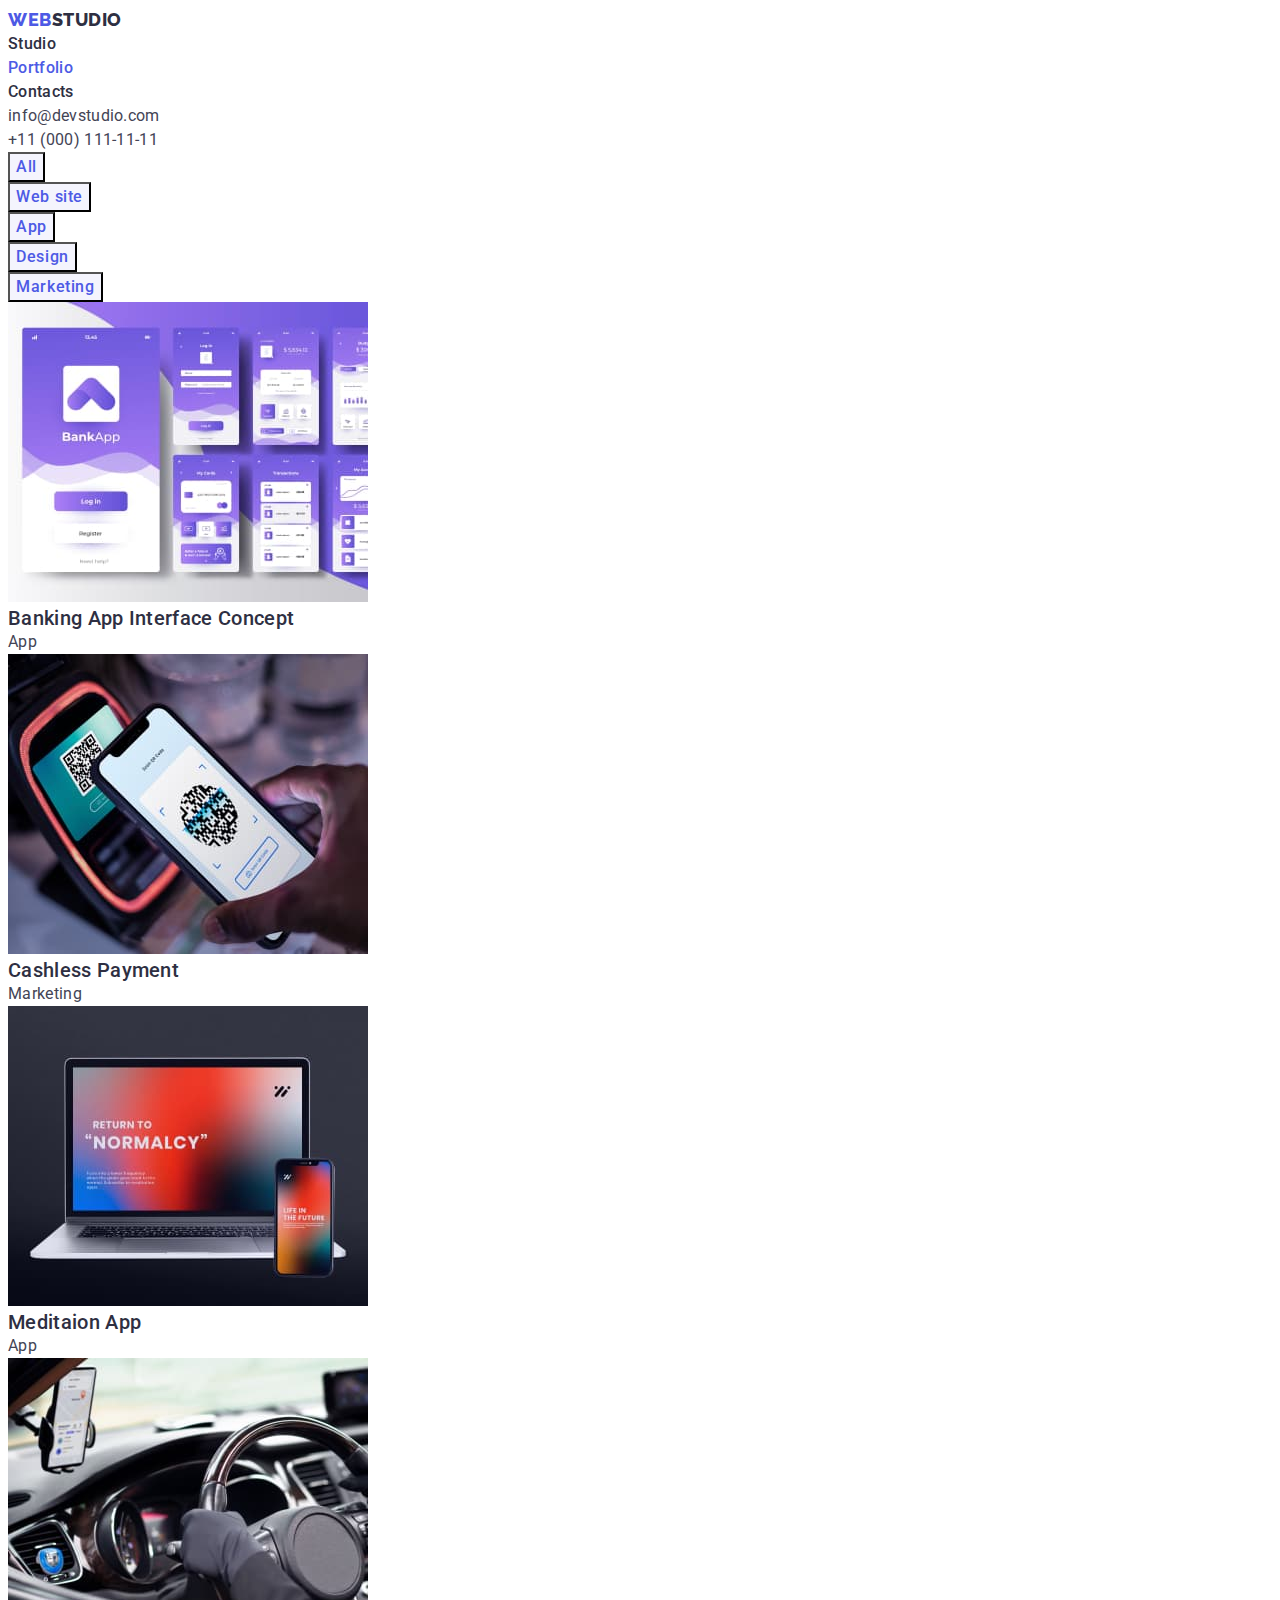
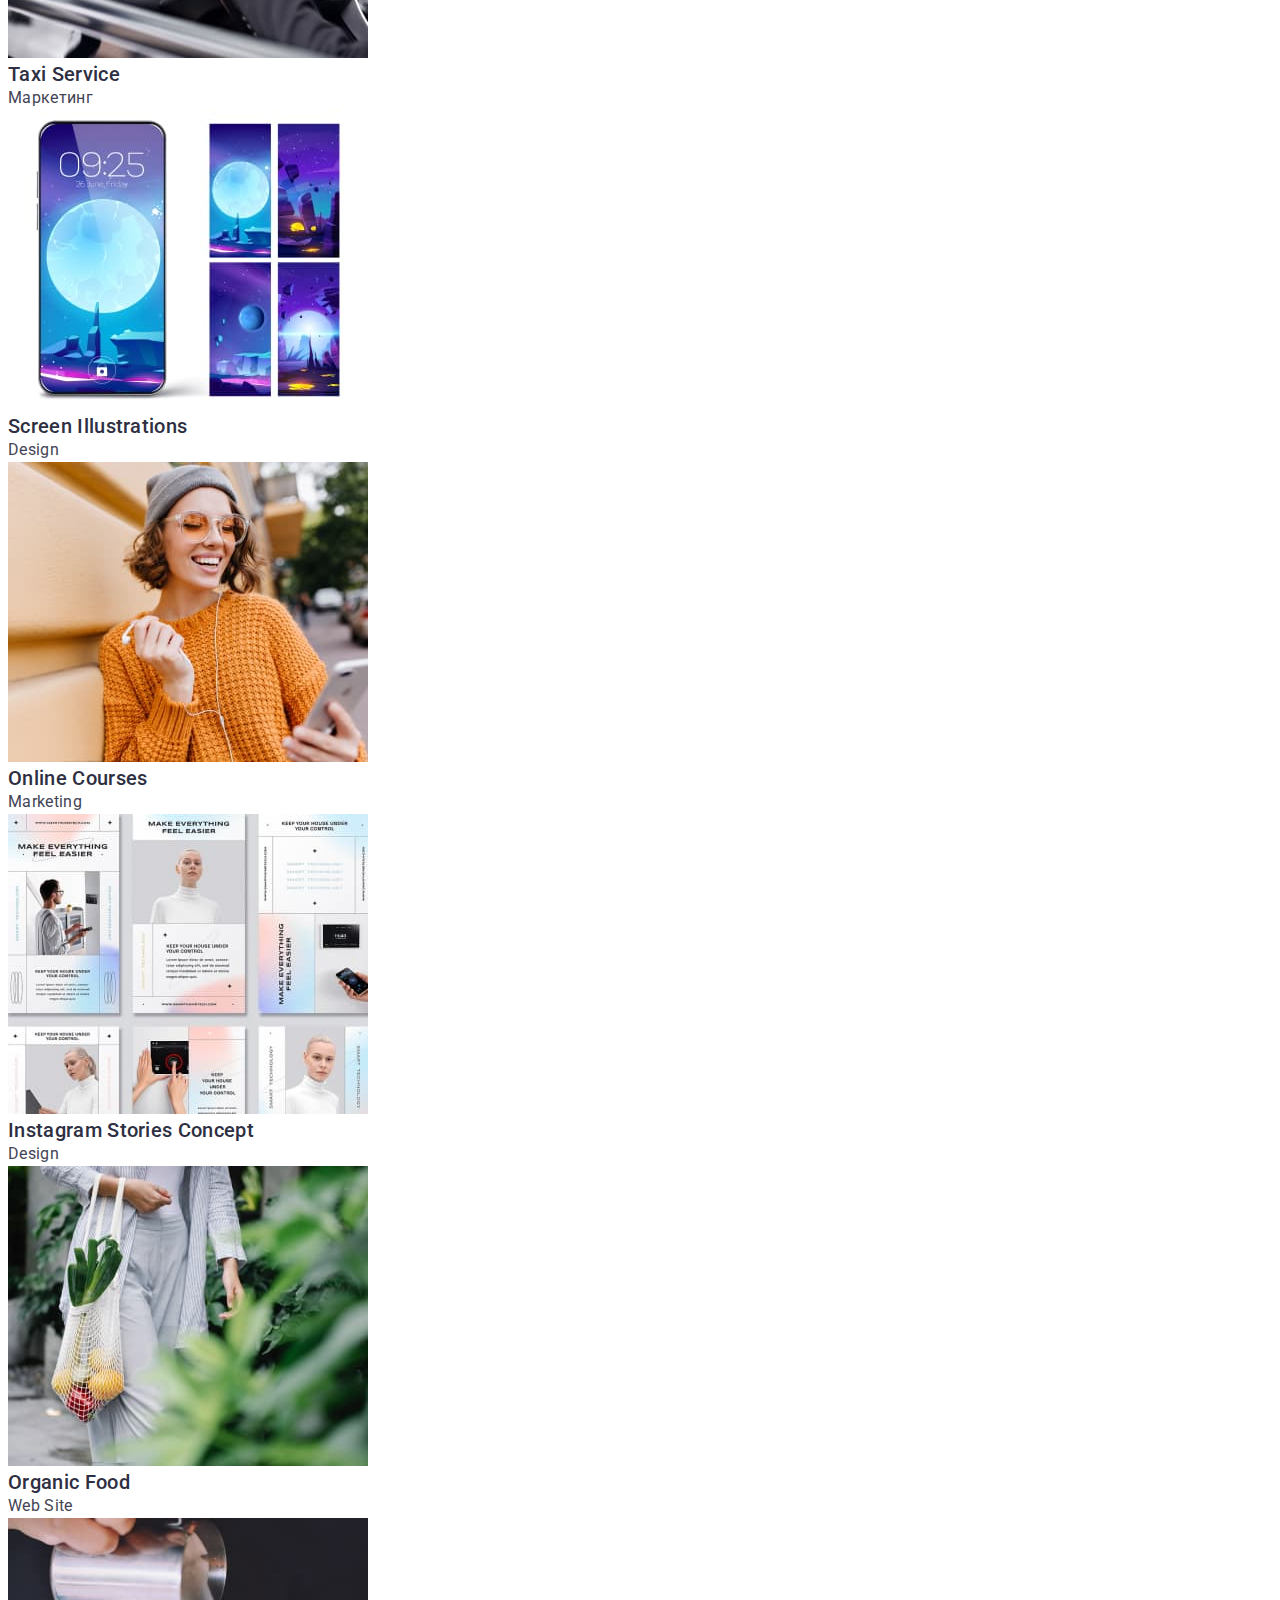
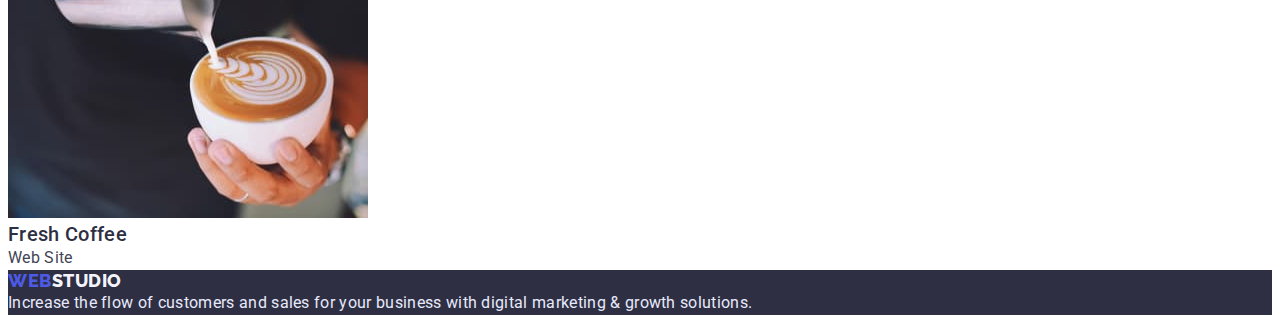
==== portfolio.html @ 7828a236 "клонував нов реп" ====
<!DOCTYPE html>
<html lang="en">
    <head>
        <meta charset="UTF-8">
        <meta http-equiv="X-UA-Compatible" content="IE=edge">
        <meta name="viewport" content="width=device-width, initial-scale=1.0">
        <title>Portfolio</title>
        <link rel="preconnect" href="https://fonts.googleapis.com">
        <link rel="preconnect" href="https://fonts.gstatic.com" crossorigin>
        <link
            href="https://fonts.googleapis.com/css2?family=Raleway:wght@800&family=Roboto:wght@400;500;700;900&display=swap"
            rel="stylesheet">
        <link rel="stylesheet" href="./css/styles.css">
    </head>
    
    <body>
        <header>
            <nav>
                <a class="link text-logo-accent logo-header" href="./index.html" lang="en">Web<span class="logo-header-color">Studio</span></a>
                <ul class="site-nav list">
                    <li><a class="link" href="./index.html">Studio</a></li>
                    <li><a class="link accent" href="./portfolio.html">Portfolio</a></li>
                    <li><a class="link" href="">Contacts</a></li>
                </ul>                
            </nav>
            <ul class="auth-nav list">
                <li><a class="link header-link-contacts" href="mailto:info@devstudio.com">info@devstudio.com</a></li>
                <li><a class="link header-link-contacts" href="tel:+380961111111">+11 (000) 111-11-11</a></li>
            </ul>
        </header>
        <main>
            <!-- new page portfolio, maine -->
            <section>
                <h1 class="visually-hidden">Project</h1>
                <ul class="list">
                    <li><button type="button" class="button-filter">All</button></li>
                    <li><button type="button" class="button-filter">Web site</button></li>
                    <li><button type="button" class="button-filter">App</button></li>
                    <li><button type="button" class="button-filter">Design</button></li>
                    <li><button type="button" class="button-filter">Marketing</button></li>
                </ul>

                <ul class="list text-project">
                    <li><img src="./images/portfolio/banking-app.jpg" alt="banking app" width="360" height="300">
                        <h2 class="project">Banking app interface concept</h2>
                        <p class="text-portfolio">App</p>
                    </li>
                    <li><img src="./images/portfolio/cashless-payment.jpg" alt="cashless payment" width="360" height="300">
                        <h2 class="project">Cashless payment</h2>
                        <p class="text-portfolio">Marketing</p>
                    </li>
                    <li><img src="./images/portfolio/meditaion-app.jpg" alt="meditaion app" width="360" height="300">
                        <h2 class="project">Meditaion app</h2>
                        <p class="text-portfolio">App</p>
                    </li>
                    <li><img src="./images/portfolio/taxi-service.jpg" alt="taxi service" width="360" height="300">
                        <h2 class="project">Taxi service</h2>
                        <p class="text-portfolio">Маркетинг</p>
                    </li>
                    <li><img src="./images/portfolio/Screen-illustrations.jpg" alt="Screen illustrations" width="360" height="300">
                        <h2 class="project">Screen illustrations</h2>
                        <p class="text-portfolio">Design</p>
                    </li>
                    <li><img src="./images/portfolio/online-courses.jpg" alt="online courses" width="360" height="300">
                        <h2 class="project">Online courses</h2>
                        <p class="text-portfolio">Marketing</p>
                    </li>
                    <li><img src="./images/portfolio/instagram-stories-concept.jpg" alt="instagram stories concept" width="360"
                            height="300">
                        <h2 class="project">Instagram stories concept</h2>
                        <p class="text-portfolio">Design</p>
                    </li>
                    <li><img src="./images/portfolio/organic-food.jpg" alt="organic food" width="360" height="300">
                        <h2 class="project">Organic food</h2>
                        <p class="text-portfolio">Web site</p>
                    </li>
                    <li><img src="./images/portfolio/fresh-coffee.jpg" alt="fresh coffee" width="360" height="300">
                        <h2 class="project">Fresh coffee</h2>
                        <p class="text-portfolio">Web site</p>
                    </li>
                </ul>
            </section>
        </main>
        <footer class="footer">
            <a class="link text-logo-accent logo-footer" href="/" lang="en">Web<span class="logo-footer-color">Studio</span></a>
            <p class="footer-text">
                Increase the flow of customers and sales for your business with digital marketing & growth solutions.
            </p>
        </footer>
    </body>
</html>
---- css/styles.css ----
/* Палітра */
/* Колір основного тексту #2E2F42 */
/* Другорядний колір тексту #434455 */
/* Білий #FFFFFF */
/* Акент #4D5AE5 */
/* Колір фільтру кнопок #F4F4FD */
/* Колір фільтру кнопок при ховері/фокусі #404BBF */
/* Другорядний колір фону #2E2F42 */  
/* Інший другорядений колір 2  #E7E9FC; */
/* Основний колір фону #FFFFFF */

:root {
    --primery-text-color: #2E2F42;
    --second-text-color: #434455;
    --accent-color: #4D5AE5;
    --white-color: #FFFFFF;
    --color-button-filter: #F4F4FD;
    --color-button-filter-hover: #404BBF;
    --background-other-color: #2E2F42;
    --background-other-color-2: #E7E9FC;
    --main-background-color: #FFFFFF;
}

p, h1, h2, h3, h4, h5, h6 {
    margin: 0;
}

ul {
    margin: 0;
    padding-left: 0;
}

body {
    color: var(--primery-text-color);
    background-color: var(--main-background-color);
    font-family: Roboto, sans-serif;
    letter-spacing: 0.02em;
}

.container {
    width: 1200px;
    padding-left: 15px;
    padding-right: 15px;
    margin: 0 auto;
}

.list {
    list-style: none;
}

.link {
    text-decoration: none;
    color: var(--primery-text-color);
}

/* ----------------<header></header>---------------- */

.text-logo-accent {
    font-family: Raleway, sans-serif;
    font-weight: 800;
    font-size: 18px;
    letter-spacing: 0.03em;
    color: var(--accent-color);
    text-transform: uppercase;
}
.logo-header {
    line-height: 1.33;
}

.logo-header-color {
    color: var(--primery-text-color);
}

/* nav */
.accent {
    color: var(--accent-color);
}
.site-nav a{
    font-weight: 500;
    font-size: 16px;
    line-height: 1.5;
}

.site-nav a:hover, .site-nav a:focus {
    color: var(--accent-color);
}


.auth-nav a {
    font-size: 16px;
    line-height: 1.5;
    color: var(--second-text-color);
}
.auth-nav a:hover,
.auth-nav a:focus {
    color: var(--accent-color);
}

/* ---------------------section hero---------------------- */

.hero {
    background-color: var(--background-other-color);
}

.title {
    color: var(--white-color);
    font-size: 56px;
    line-height: 1.1;
    letter-spacing: 0.02em;
    text-align: center;
}

/* button */
.btn {
    text-align: center;
}
.button {
    font-family: inherit;
    cursor: pointer;
    color: var(--white-color);
    background-color: var(--accent-color);
    font-weight: 500;
    font-size: 16px;
    line-height: 1.5;
    letter-spacing: 0.04em;
}
.button:hover,
.button:focus {
    background-color: var(--color-button-filter-hover);
}

/* -------------------section benefits-------------------- */

.benefits {
    font-weight: 500;   
    font-size: 20px;
    line-height: 1.2;
}

.desc-benefits {
    color: var(--second-text-color);
    font-size: 16px;
    line-height: 1.5;
}

.employment, 
.our-team {
    font-weight: 700;
    font-size: 36px;
    line-height: 1.11;
    text-align: center;
    text-transform: capitalize;
}

.bgr-img {
    background-color: var(--white-color);
}

/* -------------------team-------------- */

.team {
    background-color: var(--background-other-color-2);
}

.developers-name {
    font-weight: 500;
    font-size: 20px;
    line-height: 1.2;
}
.profession {
    color: var(--second-text-color);
    font-weight: 400;
    font-size: 16px;
    line-height: 1.5;
}

/* ---------------------------footer------------------------- */
.footer {
    background-color: var(--background-other-color);
}

.logo-footer {
    line-height: 1.17;
}

.logo-footer-color {
    color: #F4F4FD;
}

.footer-text {
    color: var(--background-other-color-2);
    font-size: 16px;
    line-height: 1.5;    
}

/* **************new page portfolio, maine  **************** */

.button-filter {
    background-color: var(--color-button-filter);
    color: var(--accent-color);
    cursor: pointer;
    font-family: 'Roboto', sans-serif;
    font-weight: 500;
    font-size: 16px;
    line-height: 1.5;
    text-align: center;
    letter-spacing: 0.04em;
}
.button-filter:hover, .button-filter:focus {
    color: var(--white-color);
    background-color: var(--color-button-filter-hover);
}

/* -------------section project-------------- */
.visually-hidden {
    position: absolute;
    white-space: nowrap;
    width: 1px;
    height: 1px;
    overflow: hidden;
    border: 0;
    padding: 0;
    clip: rect(0 0 0 0);
    clip-path: inset(50%);
    margin: -1px;
}


.text-project {
    text-transform: capitalize;
}

.project {
    font-weight: 500;
    font-size: 20px;
    line-height: 1.2;
}

.text-portfolio {
    color: var(--second-text-color);
    font-size: 16px;
    line-height: 1.5;
}
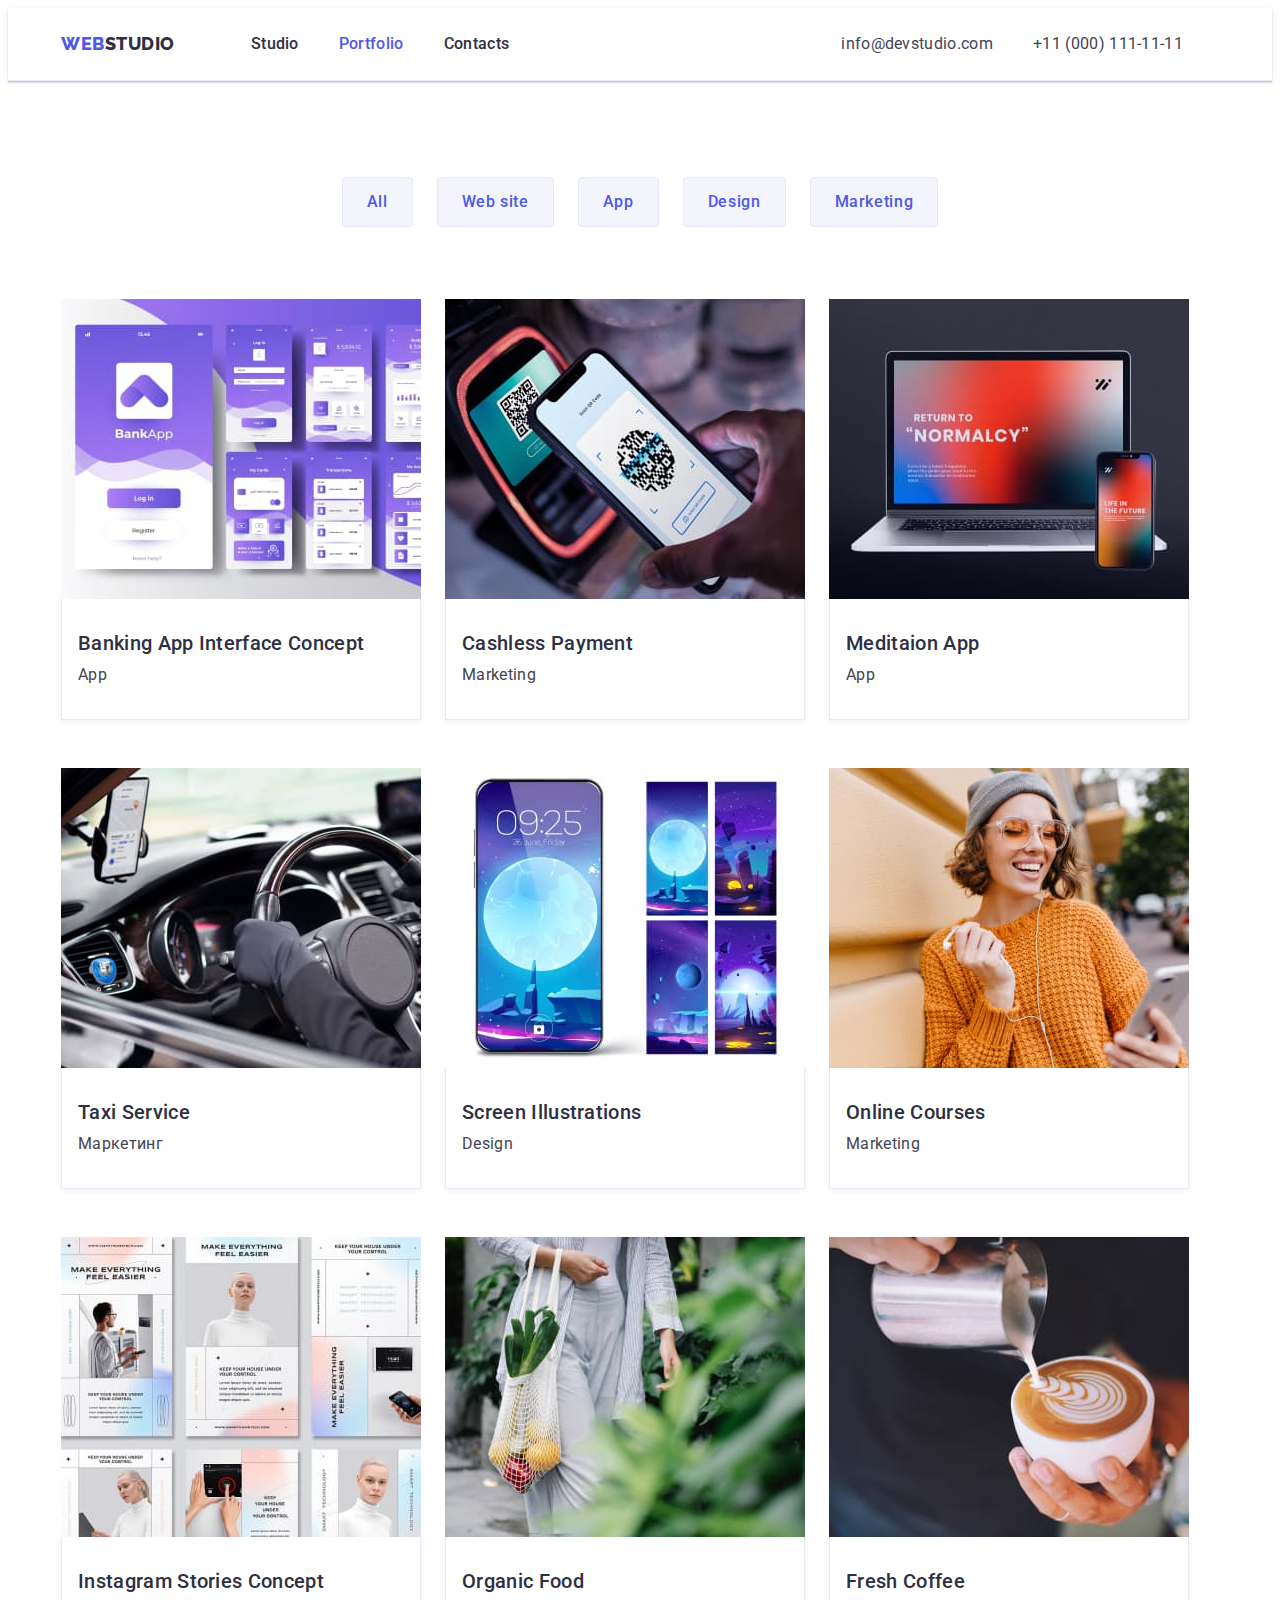
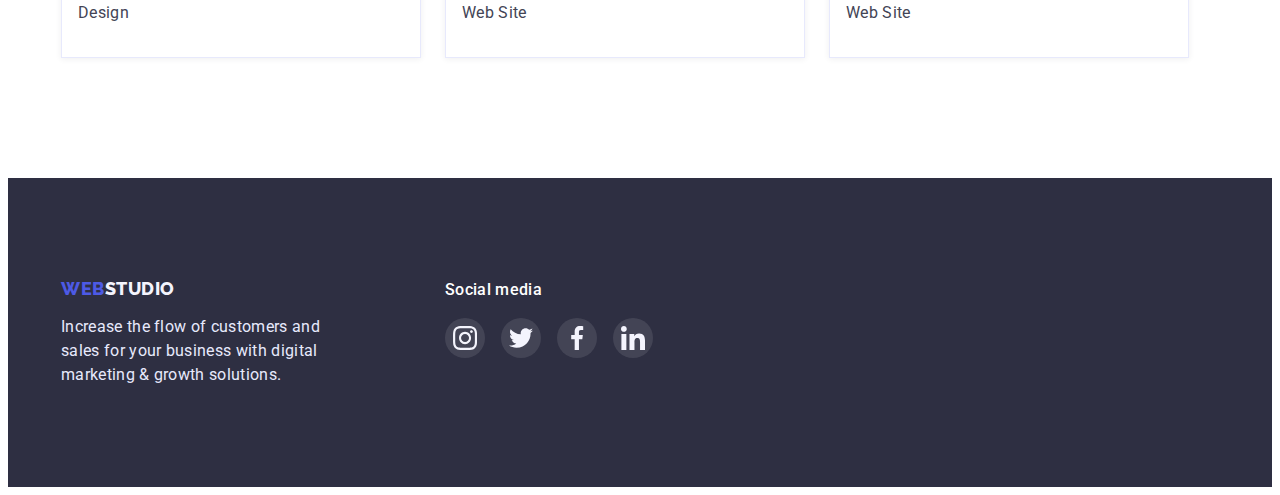
==== commit 27f424ea: "дз4" ====
--- a/portfolio.html
+++ b/portfolio.html
@@ -7,85 +7,168 @@
         <title>Portfolio</title>
         <link rel="preconnect" href="https://fonts.googleapis.com">
         <link rel="preconnect" href="https://fonts.gstatic.com" crossorigin>
-        <link
-            href="https://fonts.googleapis.com/css2?family=Raleway:wght@800&family=Roboto:wght@400;500;700;900&display=swap"
-            rel="stylesheet">
+        <link href="https://fonts.googleapis.com/css2?family=Raleway:wght@800&family=Roboto:wght@400;500;700;900&display=swap" rel="stylesheet">
+
+        <link rel="stylesheet" href="https://cdnjs.cloudflare.com/ajax/libs/modern-normalize/1.1.0/modern-normalize.min.css"
+        integrity="sha512-wpPYUAdjBVSE4KJnH1VR1HeZfpl1ub8YT/NKx4PuQ5NmX2tKuGu6U/JRp5y+Y8XG2tV+wKQpNHVUX03MfMFn9Q=="
+        crossorigin="anonymous" referrerpolicy="no-referrer" />
+
         <link rel="stylesheet" href="./css/styles.css">
     </head>
     
     <body>
-        <header>
-            <nav>
-                <a class="link text-logo-accent logo-header" href="./index.html" lang="en">Web<span class="logo-header-color">Studio</span></a>
-                <ul class="site-nav list">
-                    <li><a class="link" href="./index.html">Studio</a></li>
-                    <li><a class="link accent" href="./portfolio.html">Portfolio</a></li>
-                    <li><a class="link" href="">Contacts</a></li>
-                </ul>                
-            </nav>
-            <ul class="auth-nav list">
-                <li><a class="link header-link-contacts" href="mailto:info@devstudio.com">info@devstudio.com</a></li>
-                <li><a class="link header-link-contacts" href="tel:+380961111111">+11 (000) 111-11-11</a></li>
-            </ul>
+        <header class="header">
+            <div class="container header-container">
+                <a class="link text-logo-accent logo-header" href="./index.html" lang="en">Web<span
+                        class="logo-header-color">Studio</span></a>
+                <!-- навігація на інш сторінки -->
+                <nav>
+                    <ul class="site-nav list ">
+                        <li class="list-nav"><a class="link  list-nov-head" href="./index.html">Studio</a></li>
+                        <li class="list-nav"><a class="link  list-nov-head accent" href="./portfolio.html">Portfolio</a></li>
+                        <li class="list-nav"><a class="link list-nov-head" href="">Contacts</a></li>
+                    </ul>
+                </nav>
+                <!-- контакти -->
+                <ul class="auth-nav list">
+                    <li class="header-link-contacts"><a class="link list-nov-head" href="mailto:info@devstudio.com">info@devstudio.com</a></li>
+                    <li class="header-link-contacts"><a class="link list-nov-head" href="tel:+380961111111">+11 (000) 111-11-11</a></li>
+                </ul>
+            </div>
         </header>
         <main>
             <!-- new page portfolio, maine -->
-            <section>
-                <h1 class="visually-hidden">Project</h1>
-                <ul class="list">
-                    <li><button type="button" class="button-filter">All</button></li>
-                    <li><button type="button" class="button-filter">Web site</button></li>
-                    <li><button type="button" class="button-filter">App</button></li>
-                    <li><button type="button" class="button-filter">Design</button></li>
-                    <li><button type="button" class="button-filter">Marketing</button></li>
-                </ul>
-
-                <ul class="list text-project">
-                    <li><img src="./images/portfolio/banking-app.jpg" alt="banking app" width="360" height="300">
-                        <h2 class="project">Banking app interface concept</h2>
-                        <p class="text-portfolio">App</p>
-                    </li>
-                    <li><img src="./images/portfolio/cashless-payment.jpg" alt="cashless payment" width="360" height="300">
-                        <h2 class="project">Cashless payment</h2>
-                        <p class="text-portfolio">Marketing</p>
-                    </li>
-                    <li><img src="./images/portfolio/meditaion-app.jpg" alt="meditaion app" width="360" height="300">
-                        <h2 class="project">Meditaion app</h2>
-                        <p class="text-portfolio">App</p>
-                    </li>
-                    <li><img src="./images/portfolio/taxi-service.jpg" alt="taxi service" width="360" height="300">
-                        <h2 class="project">Taxi service</h2>
-                        <p class="text-portfolio">Маркетинг</p>
-                    </li>
-                    <li><img src="./images/portfolio/Screen-illustrations.jpg" alt="Screen illustrations" width="360" height="300">
-                        <h2 class="project">Screen illustrations</h2>
-                        <p class="text-portfolio">Design</p>
-                    </li>
-                    <li><img src="./images/portfolio/online-courses.jpg" alt="online courses" width="360" height="300">
-                        <h2 class="project">Online courses</h2>
-                        <p class="text-portfolio">Marketing</p>
-                    </li>
-                    <li><img src="./images/portfolio/instagram-stories-concept.jpg" alt="instagram stories concept" width="360"
-                            height="300">
-                        <h2 class="project">Instagram stories concept</h2>
-                        <p class="text-portfolio">Design</p>
-                    </li>
-                    <li><img src="./images/portfolio/organic-food.jpg" alt="organic food" width="360" height="300">
-                        <h2 class="project">Organic food</h2>
-                        <p class="text-portfolio">Web site</p>
-                    </li>
-                    <li><img src="./images/portfolio/fresh-coffee.jpg" alt="fresh coffee" width="360" height="300">
-                        <h2 class="project">Fresh coffee</h2>
-                        <p class="text-portfolio">Web site</p>
-                    </li>
-                </ul>
+            <section class="project-page">
+                <div class="container">
+                    <h1 class="visually-hidden">Project</h1>
+                    <ul class="list list-button-pre">
+                        <li class="list-btn-after"><button type="button" class="button-filter">All</button></li>
+                        <li class="list-btn-after"><button type="button" class="button-filter">Web site</button></li>
+                        <li class="list-btn-after"><button type="button" class="button-filter">App</button></li>
+                        <li class="list-btn-after"><button type="button" class="button-filter">Design</button></li>
+                        <li class="list-btn-after"><button type="button" class="button-filter">Marketing</button></li>
+                    </ul>
+                    
+                    <ul class="list list-project">
+                        <li class="li-icon">
+                            <a href="" class="link-project">
+                                <img src="./images/portfolio/banking-app.jpg" alt="banking app" width="360" height="300">
+                                <div class="text-wrapper">
+                                    <h2 class="project">Banking app interface concept</h2>
+                                    <p class="text-portfolio">App</p>
+                                </div>
+                            </a>
+                        </li>
+                        <li class="li-icon">
+                            <a href="" class="link-project">
+                                <img src="./images/portfolio/cashless-payment.jpg" alt="cashless payment" width="360" height="300">
+                                <div class="text-wrapper">
+                                    <h2 class="project">Cashless payment</h2>
+                                    <p class="text-portfolio">Marketing</p>
+                                </div>
+                            </a>
+                        </li>
+                        <li class="li-icon">
+                            <a href="" class="link-project">
+                                <img src="./images/portfolio/meditaion-app.jpg" alt="meditaion app" width="360" height="300">
+                                <div class="text-wrapper">
+                                    <h2 class="project">Meditaion app</h2>
+                                    <p class="text-portfolio">App</p>
+                                </div>
+                            </a>
+                        </li>
+                        <li class="li-icon">
+                            <a href="" class="link-project">
+                                <img src="./images/portfolio/taxi-service.jpg" alt="taxi service" width="360" height="300">
+                                <div class="text-wrapper">
+                                    <h2 class="project">Taxi service</h2>
+                                    <p class="text-portfolio">Маркетинг</p>
+                                </div>
+                            </a>
+                        </li>
+                        <li class="li-icon">
+                            <a href="" class="link-project">
+                                <img src="./images/portfolio/Screen-illustrations.jpg" alt="Screen illustrations" width="360" height="300">
+                                <div class="text-wrapper">
+                                    <h2 class="project">Screen illustrations</h2>
+                                    <p class="text-portfolio">Design</p>
+                                </div>
+                            </a>
+                        </li>
+                        <li class="li-icon">
+                            <a href="" class="link-project">
+                                <img src="./images/portfolio/online-courses.jpg" alt="online courses" width="360" height="300">
+                                <div class="text-wrapper">
+                                    <h2 class="project">Online courses</h2>
+                                    <p class="text-portfolio">Marketing</p>
+                                </div>
+                            </a>
+                        </li>
+                        <li class="li-icon">
+                            <a href="" class="link-project">
+                                <img src="./images/portfolio/instagram-stories-concept.jpg" alt="instagram stories concept" width="360" height="300">
+                                <div class="text-wrapper">
+                                    <h2 class="project">Instagram stories concept</h2>
+                                    <p class="text-portfolio">Design</p>
+                                </div>
+                            </a>
+                        </li>
+                        <li class="li-icon">
+                            <a href="" class="link-project">
+                                <img src="./images/portfolio/organic-food.jpg" alt="organic food" width="360" height="300">
+                                <div class="text-wrapper">
+                                    <h2 class="project">Organic food</h2>
+                                    <p class="text-portfolio">Web site</p>
+                                </div>
+                            </a>
+                        </li>
+                        <li class="li-icon">
+                            <a href="" class="link-project">
+                                <img src="./images/portfolio/fresh-coffee.jpg" alt="fresh coffee" width="360" height="300">
+                                <div class="text-wrapper">
+                                    <h2 class="project">Fresh coffee</h2>
+                                    <p class="text-portfolio">Web site</p>
+                                </div>
+                            </a>
+                        </li>
+                    </ul>
+                </div>
             </section>
         </main>
         <footer class="footer">
-            <a class="link text-logo-accent logo-footer" href="/" lang="en">Web<span class="logo-footer-color">Studio</span></a>
-            <p class="footer-text">
-                Increase the flow of customers and sales for your business with digital marketing & growth solutions.
-            </p>
+            <div class="container">
+                <ul class="footer-flex">
+                    <li>
+                        <a class="link text-logo-accent logo-footer" href="/" lang="en">Web<span
+                                class="logo-footer-color">Studio</span></a>
+                        <p class="footer-text">
+                            Increase the flow of customers and sales for your business with digital marketing & growth solutions.
+                        </p>
+                    </li>
+                    <li>
+                        <h3 class="footer-soc-media">Social media</h3>
+                        <ul class="footer-soc-network">
+                            <li class="soc-list"><a href="" class="footer-to-link link"><svg class="employees-icon" width="24"
+                                        height="24">
+                                        <use href="./images/bg-fon/symbol-defs.svg#icon-instagram"></use>
+                                    </svg></a></li>
+                            <li class="soc-list"><a href="" class="footer-to-link link"><svg class="employees-icon" width="24"
+                                        height="24">
+                                        <use href="./images/bg-fon/symbol-defs.svg#icon-twitter"></use>
+                                    </svg></a></li>
+                            <li class="soc-list"><a href="" class="footer-to-link link"><svg class="employees-icon" width="24"
+                                        height="24">
+                                        <use href="./images/bg-fon/symbol-defs.svg#icon-facebook"></use>
+                                    </svg></a></li>
+                            <li class="soc-list"><a href="" class="footer-to-link link"><svg class="employees-icon" width="24"
+                                        height="24">
+                                        <use href="./images/bg-fon/symbol-defs.svg#icon-linkedin"></use>
+                                    </svg></a></li>
+                        </ul>
+                    </li>
+                </ul>
+            
+            </div>
         </footer>
     </body>
 </html>--- a/css/styles.css
+++ b/css/styles.css
@@ -25,9 +25,16 @@
     margin: 0;
 }
 
+img {
+    display: block;
+    min-width: 100%;
+    height: auto;
+}
+
 ul {
     margin: 0;
     padding-left: 0;
+    list-style: none;
 }
 
 body {
@@ -38,9 +45,8 @@
 }
 
 .container {
-    width: 1200px;
-    padding-left: 15px;
-    padding-right: 15px;
+    width: 1158px;
+    padding: 0 15px;
     margin: 0 auto;
 }
 
@@ -53,7 +59,21 @@
     color: var(--primery-text-color);
 }
 
+.display-flax {
+    display: flex;
+    justify-content: space-between;
+}
+
 /* ----------------<header></header>---------------- */
+.header-container {
+    display: flex;
+}
+.header {
+    /* padding-top: 24px;
+    padding-bottom: 24px;  */
+    border-bottom: 1px solid #E7E9FC;
+    box-shadow: 0px 2px 1px rgba(46, 47, 66, 0.08), 0px 1px 1px rgba(46, 47, 66, 0.16), 0px 1px 6px rgba(46, 47, 66, 0.08);;
+}
 
 .text-logo-accent {
     font-family: Raleway, sans-serif;
@@ -63,8 +83,12 @@
     color: var(--accent-color);
     text-transform: uppercase;
 }
+
 .logo-header {
     line-height: 1.33;
+    margin-right: 76px;
+    padding-top: 24px;
+    padding-bottom: 24px;
 }
 
 .logo-header-color {
@@ -72,19 +96,46 @@
 }
 
 /* nav */
+
 .accent {
     color: var(--accent-color);
 }
+
+.site-nav  {
+    display: flex;
+}
+
+.list-nav {
+    padding-top: 24px;
+    padding-bottom: 24px;
+}
+
+.list-nov-head {
+    padding-top: 24px;
+    padding-bottom: 24px;
+}
+
+
+.list-nav:not(:last-child) {
+    margin-right: 40px;
+}
+
 .site-nav a{
     font-weight: 500;
     font-size: 16px;
     line-height: 1.5;
 }
 
+
 .site-nav a:hover, .site-nav a:focus {
     color: var(--accent-color);
 }
 
+
+.auth-nav {
+    display: flex;
+    margin-left: 332px;
+}
 
 .auth-nav a {
     font-size: 16px;
@@ -96,10 +147,25 @@
     color: var(--accent-color);
 }
 
+.header-link-contacts {
+    padding-top: 24px;
+    padding-bottom: 24px;
+}
+
+.header-link-contacts:not(:last-child) {
+    margin-right: 40px;
+}
+
 /* ---------------------section hero---------------------- */
 
 .hero {
     background-color: var(--background-other-color);
+    padding: 188px 0px;
+    text-align: center;
+    background-image: linear-gradient(rgba(46, 47, 66, 0.7), rgba(46, 47, 66, 0.7)), url(../images/bg-fon/people-office.jpg);
+    background-repeat: no-repeat;
+    background-position: center;
+    background-size: cover;
 }
 
 .title {
@@ -107,13 +173,16 @@
     font-size: 56px;
     line-height: 1.1;
     letter-spacing: 0.02em;
-    text-align: center;
+
+    width: 496px;
+    margin-left: auto;
+    margin-right: auto;
+
+    margin-bottom: 48px;
 }
 
 /* button */
-.btn {
-    text-align: center;
-}
+
 .button {
     font-family: inherit;
     cursor: pointer;
@@ -123,25 +192,59 @@
     font-size: 16px;
     line-height: 1.5;
     letter-spacing: 0.04em;
-}
+
+    border-radius: 4px; 
+    padding: 16px 32px;
+    border: 0px;
+    display: block;
+    margin-left: auto;
+    margin-right: auto;
+}
+
 .button:hover,
 .button:focus {
     background-color: var(--color-button-filter-hover);
 }
 
 /* -------------------section benefits-------------------- */
+.pre-benefits {
+    padding-top: 120px;
+    padding-bottom: 120px;
+}
+
+.icon-svg {
+    display: flex;
+    gap: 24px;
+    margin-bottom: 8px;
+}
+
+.list-svg {
+    
+    background-color: var(--color-button-filter);
+    border-radius: 4px;
+    width: calc((100% - 72px) / 4);
+    height: 112px;
+    display: flex;
+    align-items: center;
+    justify-content: center;
+}
+
+
 
 .benefits {
     font-weight: 500;   
     font-size: 20px;
     line-height: 1.2;
+    margin-bottom: 8px;
 }
 
 .desc-benefits {
     color: var(--second-text-color);
     font-size: 16px;
     line-height: 1.5;
-}
+    width: 264px;
+}
+
 
 .employment, 
 .our-team {
@@ -150,33 +253,143 @@
     line-height: 1.11;
     text-align: center;
     text-transform: capitalize;
-}
+    margin-bottom: 72px;
+}
+
+.we-doing {
+    padding-bottom: 120px;
+}   
+
 
 .bgr-img {
+    border-radius: 0px 0px 4px 4px;
+}
+.wrapp {
+    padding: 32px 16px;
+    text-align: center;
     background-color: var(--white-color);
+    border-radius: 0px 0px 4px 4px;
+    box-shadow: 0px 1px 6px rgba(46, 47, 66, 0.08), 0px 1px 1px rgba(46, 47, 66, 0.16), 0px 2px 1px rgba(46, 47, 66, 0.08);
+    height: 168px;
 }
 
 /* -------------------team-------------- */
 
 .team {
     background-color: var(--background-other-color-2);
+    padding-top: 120px;
+    padding-bottom: 120px;
 }
 
 .developers-name {
     font-weight: 500;
     font-size: 20px;
     line-height: 1.2;
+    margin-bottom: 8px;
 }
 .profession {
     color: var(--second-text-color);
     font-weight: 400;
     font-size: 16px;
     line-height: 1.5;
-}
+    /* text-align: center; */
+    margin-bottom: 8px;
+}
+
+.employees-soc-network {
+    display: flex;
+    justify-content: center;
+    gap: 24px;
+}
+
+.soc-list{
+    width: 40px;
+    height: 40px;
+}
+
+.employees-to-link {
+    width: 100%;
+    height: 100%;
+    border-radius: 50%;
+    display: flex;
+    justify-content: center;
+    align-items: center;
+    background-color: var(--accent-color);
+}
+
+.employees-to-link:is(:hover, :focus) { 
+    background-color: var(--color-button-filter-hover);
+}
+
+.employees-icon {
+    fill: var(--color-button-filter);
+}
+
+/* --------------------------Customers--------------------- */
+
+.customers {
+    padding-top: 130px;
+    padding-bottom: 120px;
+}
+
+.title-customers {
+    font-weight: 700;
+    font-size: 36px;
+    line-height: 1.11;
+    text-align: center;
+    text-transform: capitalize;
+    margin-bottom: 72px;
+}
+
+.customers-list {
+    display: flex;
+    gap: 24px;
+
+}
+
+.customers-item {
+    flex-basis: calc((100% - 120px) / 6);    
+    height: 88px;  
+}
+
+.customers-link {
+    width: 100%;
+    height: 100%;
+
+    border: 1px solid #8E8F99;
+    border-radius: 4px;
+
+    display: flex;
+    justify-content: center;
+    align-items: center;     
+    color: #8E8F99;  
+}
+
+.customers-icon {
+    fill: currentColor;
+}
+
+
+.customers-link:is(:hover, :focus) {
+    border-color: var(--color-button-filter-hover);
+    color: var(--color-button-filter-hover);
+}
+
+
+/* .customers-link:is(:hover, :focus) {
+    border-color: var(--color-button-filter-hover);
+} 
+
+.customers-link:is(:hover, :focus) .customers-icon{
+    fill: var(--color-button-filter-hover);
+} */
+
 
 /* ---------------------------footer------------------------- */
 .footer {
     background-color: var(--background-other-color);
+    padding-top: 100px;
+    padding-bottom: 100px;
 }
 
 .logo-footer {
@@ -190,10 +403,75 @@
 .footer-text {
     color: var(--background-other-color-2);
     font-size: 16px;
-    line-height: 1.5;    
-}
+    line-height: 1.5;
+    width: 264px;
+    margin-top: 16px;    
+}
+
+.footer-flex {
+    display: flex;
+}
+
+.footer-soc-media {
+    color: var(--white-color);
+    font-weight: 500;
+    font-size: 16px;
+    line-height: 1.5;
+    margin-left: 120px;
+}
+
+.footer-soc-network {
+    display: flex;
+    gap: 16px;
+    margin-top: 16px;
+    margin-left: 120px;
+}
+
+
+
+.footer-to-link {
+    width: 100%;
+    height: 100%;
+    border-radius: 50%;
+    display: flex;
+    justify-content: center;
+    align-items: center;
+    background-color: rgba(255, 255, 255, 0.1);
+}
+
+.footer-to-link:is(:hover, :focus) {
+    background-color: #31D0AA;
+}
+
+.employees-icon {
+    fill: var(--color-button-filter);
+}
+
+
+
+
+
+
 
 /* **************new page portfolio, maine  **************** */
+
+.project-page {
+    padding-top: 96px;
+    padding-bottom: 120px;
+}
+
+.list-button-pre {
+    display: flex;
+    justify-content: center;
+    margin-bottom: 72px;
+}
+
+.list-btn-after {
+    margin-right: 24px;
+}
+.list-btn-after:last-child {
+    margin-right: 0;
+}
 
 .button-filter {
     background-color: var(--color-button-filter);
@@ -205,10 +483,19 @@
     line-height: 1.5;
     text-align: center;
     letter-spacing: 0.04em;
-}
+    
+    padding: 12px 24px;
+    border: 1px solid #E7E9FC;
+    border-radius: 4px;
+}
+
 .button-filter:hover, .button-filter:focus {
     color: var(--white-color);
     background-color: var(--color-button-filter-hover);
+    box-shadow: 0px 3px 1px rgba(0, 0, 0, 0.1),
+        0px 2px 1px rgba(0, 0, 0, 0.08),
+        0px 2px 2px rgba(0, 0, 0, 0.12);
+    border-color: var(--color-button-filter-hover);
 }
 
 /* -------------section project-------------- */
@@ -226,28 +513,73 @@
 }
 
 
-.text-project {
+.list-project {
     text-transform: capitalize;
-}
+    display: flex;
+    flex-wrap: wrap;
+    /* justify-content: space-between; */
+}
+
+.li-icon {
+    margin-right: 24px;
+    margin-bottom: 48px;
+}
+/* .li-icon:last-child {
+    margin-bottom: 0px;
+} */
+
+.li-icon:nth-child(n+7) {
+    margin-bottom: 0px;
+}
+
+.li-icon:nth-child(3n) {
+    margin-right: 0px;
+}
+
+
+
+
 
 .project {
     font-weight: 500;
     font-size: 20px;
     line-height: 1.2;
+    margin-bottom: 8px;
+    /* margin-top: 32px;
+    margin-bottom: 8px;
+    margin-left: 16px; */
 }
 
 .text-portfolio {
     color: var(--second-text-color);
     font-size: 16px;
     line-height: 1.5;
-}
-
-
-
-
-
-
-
-
-
-
+    /* margin-bottom: 32px;
+    margin-left: 16px;   */
+}
+
+.text-wrapper {
+    padding: 32px 16px;
+    border-bottom: 1px solid #E7E9FC;
+    border-left: 1px solid #E7E9FC;
+    border-right: 1px solid #E7E9FC;
+    box-shadow: 0px 1px 6px rgba(46, 47, 66, 0.08);
+}
+
+
+.link-project {
+    text-decoration: none;
+    color: var(--primery-text-color);
+}
+
+.link-project:is(:hover, :focus) .text-wrapper{
+    text-decoration: none;
+    color: var(--primery-text-color);
+    box-shadow: 0px 1px 6px rgba(46, 47, 66, 0.08),
+        0px 1px 1px rgba(46, 47, 66, 0.16),
+        0px 2px 1px rgba(46, 47, 66, 0.08);
+
+    border-right: 0.5px solid #F4F4FD;
+    border-bottom: 0.5px solid #F4F4FD;
+    border-left: 0.5px solid #F4F4FD;
+}